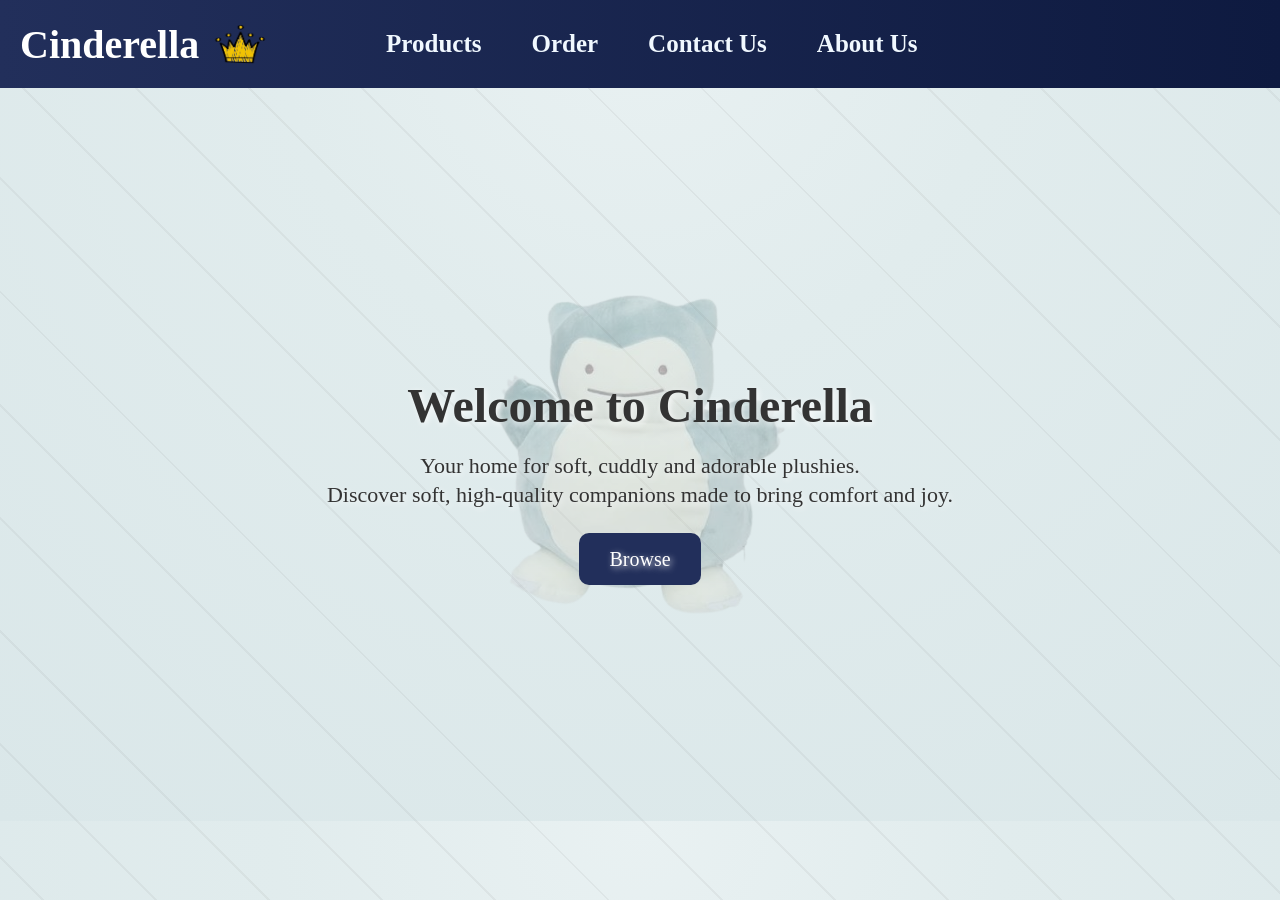
==== index.html @ cb82b3fc "Update index.html" ====
<!--Author: Haysab, 261345P-->
<!DOCTYPE html>
<html lang="en">
<head>
    <meta charset="UTF-8">
    <meta name="viewport" content="width=device-width, initial-scale=1.0">
    <title>Home</title>
    <link rel="icon" type="image/png" href="Images/CLIPARTcrown.png">
</head>


<style>
@keyframes fadeIn {
    from {
        opacity: 0;
    }
    to {
        opacity: 1;
    }
}

@keyframes fadeUp {
    from{
        opacity:0;
        transform:translateY(30px);
    }

    to{
        opacity:1;
        transform:translateY(0);
    }
}

@keyframes drift{
    from{
        transform:translate(0,0);
    }
    to {
        transform:translate(250px, 250px);
    }
}

body{
    font-family: Garamond, serif;
    margin: 0;
    color: #333;
    overflow-x: hidden;
    animation: fadeIn 1s ease-out;
    background: radial-gradient(circle at top, #e9f1f2 0%, #e1eced 35%, #dae7e9 100%);
}

body::before{
    content:"";
    position:fixed;
    inset:-50%;
    z-index: -1;
    background:repeating-linear-gradient(
        45deg,
        rgba(142, 142, 142, 0.1) 0px,
        rgba(142, 142, 142, 0.1) 2px,
        transparent 2px,
        transparent 80px
    );
    animation:drift 25s linear infinite;
}

header{
background:linear-gradient(to right,#222f5b,#0e1a40);
color:white;
text-align:left;
padding:15px 20px;
display:flex;
align-items:center;
gap:50px;
}

header h1{
margin: 0;
font-size: 40px;
flex:0.48;
display:flex;
align-items:center;
gap:12px;
}

.header-crown{
    width:58px;
    height:auto;
}

header h2, header h3, header h4, header h5{
margin:0;
font-size: 25px;
}

.main{
    position:relative;
    isolation:isolate;
    text-align:center;
    padding:250px 20px;
    text-decoration-color:#0e1a40;
    text-shadow: 2px 2px 6px rgba(255,255,255,0.8); 
    z-index: 1;
    animation: fadeUp 1s ease-out;
}

.main::before{
    content:"";
    position:absolute;
    inset:0;
    background:url("Images/snorlax.png") center / min(420px, 75vw) no-repeat;
    opacity:0.28;
    z-index:-1;
    pointer-events:none;
}

.main h1{
    font-size:48px;
    margin-bottom:20px;
    text-decoration-color:#0e1a40;
    text-shadow: 2px 2px 6px rgba(255,255,255,0.8); 
    z-index: 1;
    animation: fadeUp 1s ease-out;
}


.main p{
    font-size:22px;
    margin-top:0;
    margin-bottom:40px;
    animation: fadeUp 1s ease-out;
}

.main p:first-of-type{
    margin-bottom:3px;
}

.button{
    font-family:Garamond ,serif;
    background-color:#222f5b;
    color:white;
    text-decoration:none;
    padding:15px 30px;
    border-radius:10px;
    font-size:20px;
    z-index: 1;
    animation: fadeUp 1s ease-out;
}

.button:hover{
    background-color:#4F81BD;
}

</style>

<header>
    <h1>Cinderella <img class="header-crown" src="Images/CLIPARTcrown.png" alt="Crown"></h1>
    <h2><a href="Products.html" style="color: aliceblue; text-decoration: none;">Products</a></h2>
    <h3><a href="Order.html" style="color: aliceblue; text-decoration: none;">Order</a></h3>
    <h4><a href="ContactUs.html" style="color: aliceblue; text-decoration: none;">Contact Us</a></h4>
    <h5><a href="AboutUs.html" style="color: aliceblue; text-decoration: none;">About Us</a></h5>
</header>

<section class="main">
    <h1>Welcome to Cinderella</h1>
    <p>Your home for soft, cuddly and adorable plushies.</p>
    <p>Discover soft, high-quality companions made to bring comfort and joy.</p>
    <a href="Products.html" class="button">Browse</a>
</section>
</html>
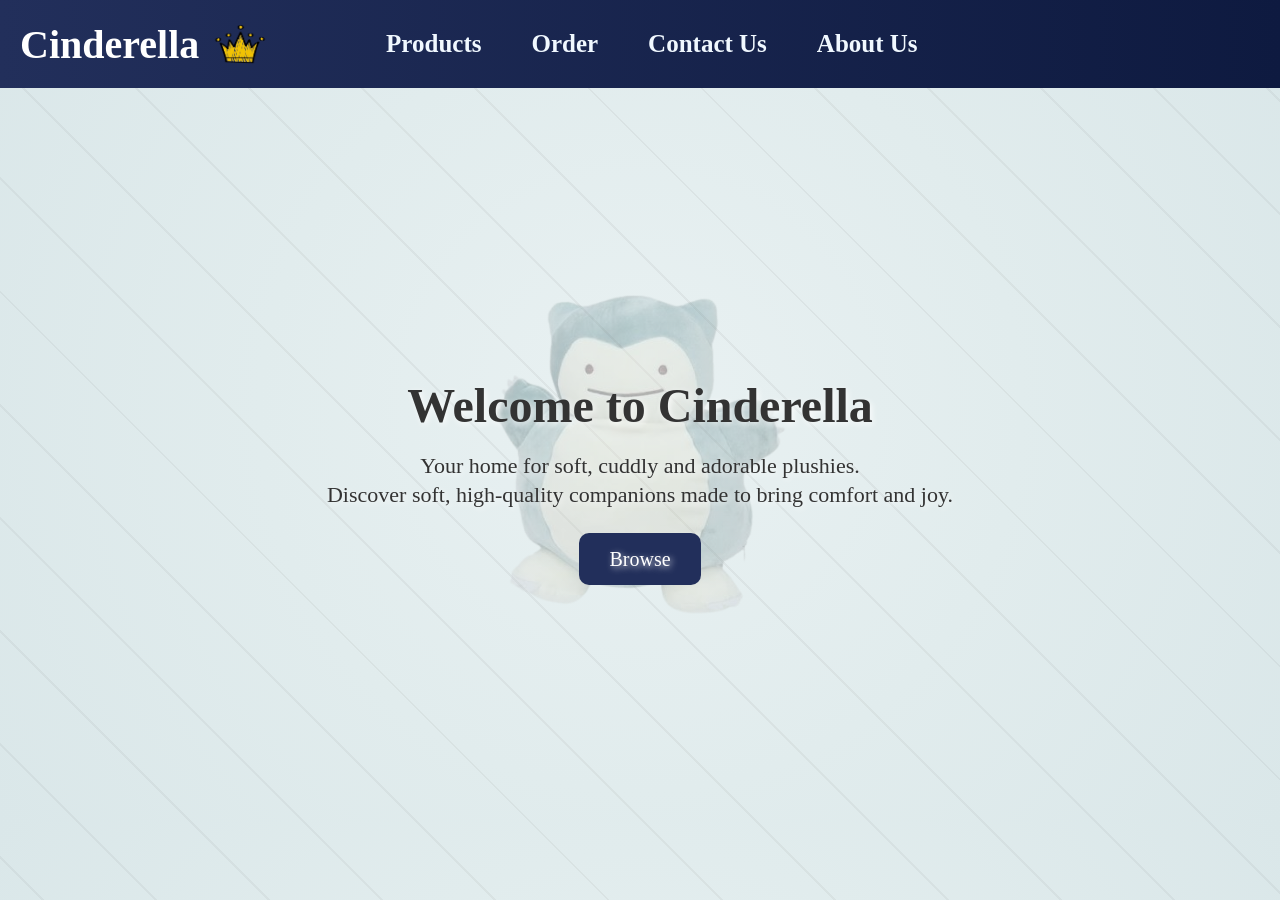
==== commit 45ad37e5: "changed background" ====
--- a/index.html
+++ b/index.html
@@ -46,7 +46,8 @@
     color: #333;
     overflow-x: hidden;
     animation: fadeIn 1s ease-out;
-    background: radial-gradient(circle at top, #e9f1f2 0%, #e1eced 35%, #dae7e9 100%);
+    background: #E9F1F2;
+    background: radial-gradient(circle, rgba(233, 241, 242, 1) 0%, rgba(225, 236, 237, 1) 50%, rgba(218, 231, 233, 1) 100%);
 }
 
 body::before{
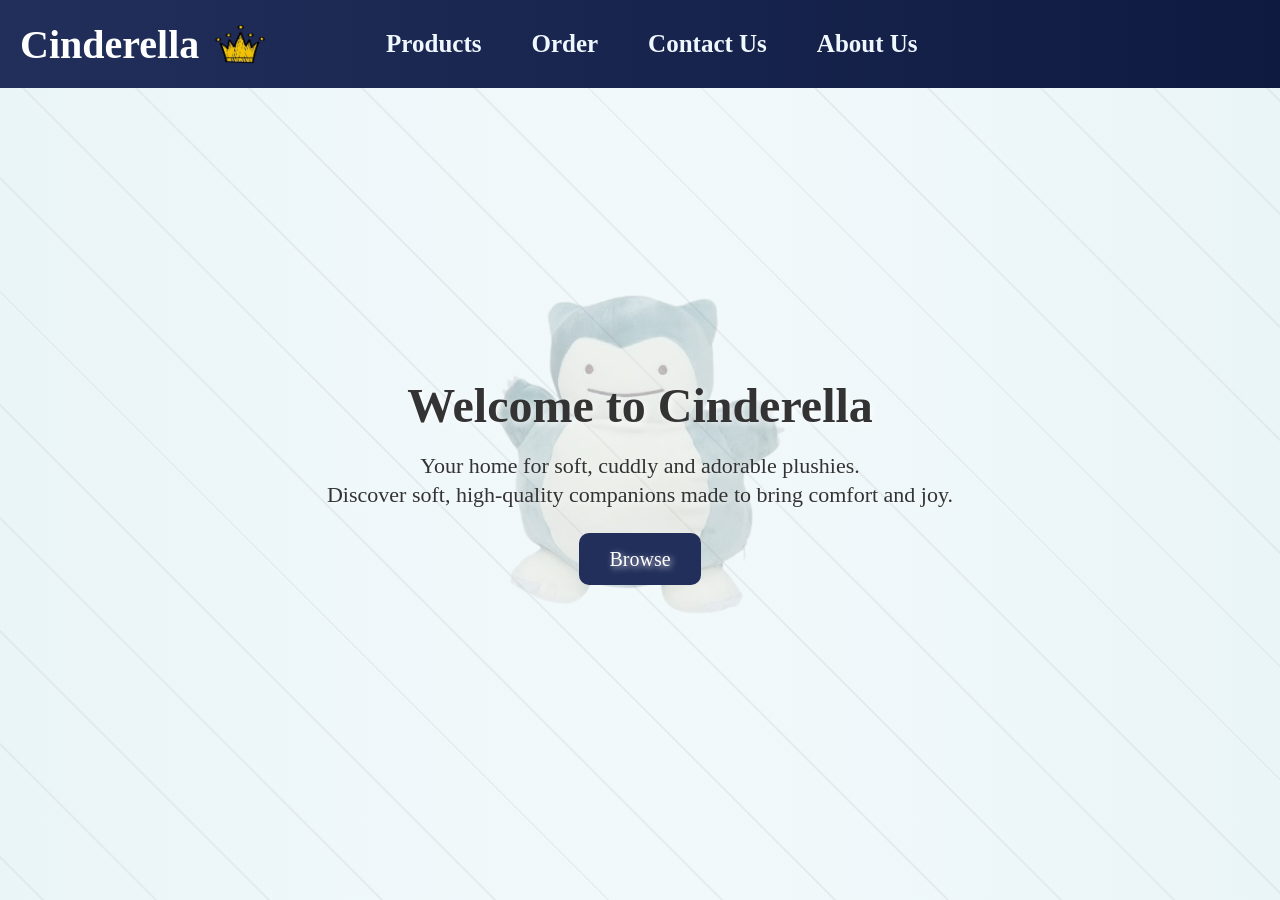
==== commit e049cacb: "Update index.html" ====
--- a/index.html
+++ b/index.html
@@ -46,8 +46,8 @@
     color: #333;
     overflow-x: hidden;
     animation: fadeIn 1s ease-out;
-    background: #E9F1F2;
-    background: radial-gradient(circle, rgba(233, 241, 242, 1) 0%, rgba(225, 236, 237, 1) 50%, rgba(218, 231, 233, 1) 100%);
+    background: 	#EAF5F8;
+    background: linear-gradient(90deg, rgba(234, 245, 248, 1) 0%, rgba(242, 249, 251, 1) 50%, rgba(234, 245, 248, 1) 100%);
 }
 
 body::before{
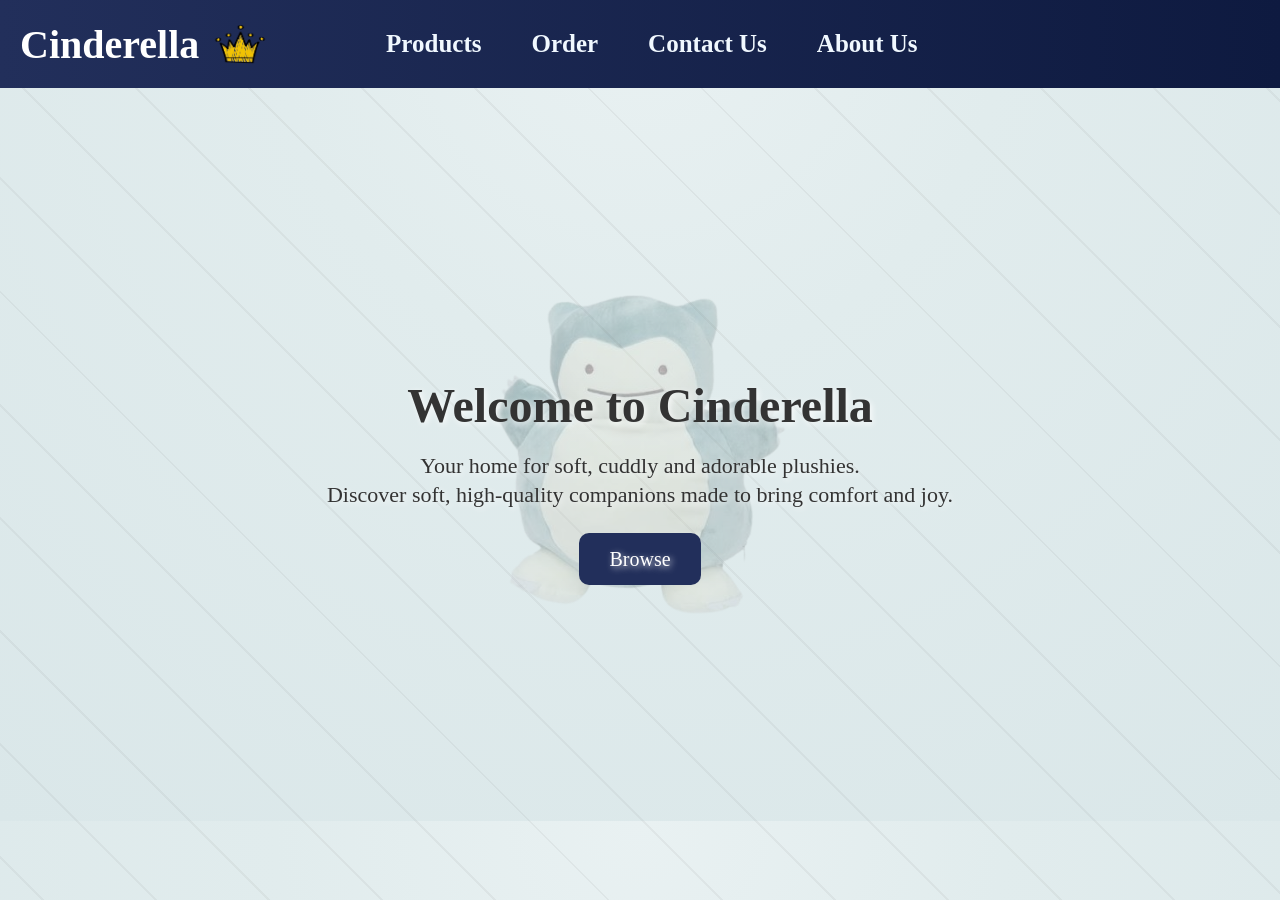
==== commit 6808fdea: "Update index.html" ====
--- a/index.html
+++ b/index.html
@@ -8,7 +8,6 @@
     <link rel="icon" type="image/png" href="Images/CLIPARTcrown.png">
 </head>
 
-
 <style>
 @keyframes fadeIn {
     from {
@@ -38,6 +37,11 @@
     to {
         transform:translate(250px, 250px);
     }
+}
+
+/* Added */
+*{
+    box-sizing:border-box;
 }
 
 body{
@@ -46,8 +50,7 @@
     color: #333;
     overflow-x: hidden;
     animation: fadeIn 1s ease-out;
-    background: 	#EAF5F8;
-    background: linear-gradient(90deg, rgba(234, 245, 248, 1) 0%, rgba(242, 249, 251, 1) 50%, rgba(234, 245, 248, 1) 100%);
+    background: radial-gradient(circle at top, #e9f1f2 0%, #e1eced 35%, #dae7e9 100%);
 }
 
 body::before{
@@ -66,22 +69,22 @@
 }
 
 header{
-background:linear-gradient(to right,#222f5b,#0e1a40);
-color:white;
-text-align:left;
-padding:15px 20px;
-display:flex;
-align-items:center;
-gap:50px;
+    background:linear-gradient(to right,#222f5b,#0e1a40);
+    color:white;
+    text-align:left;
+    padding:15px 20px;
+    display:flex;
+    align-items:center;
+    gap:50px;
 }
 
 header h1{
-margin: 0;
-font-size: 40px;
-flex:0.48;
-display:flex;
-align-items:center;
-gap:12px;
+    margin:0;
+    font-size:40px;
+    flex:0.48;
+    display:flex;
+    align-items:center;
+    gap:12px;
 }
 
 .header-crown{
@@ -89,9 +92,12 @@
     height:auto;
 }
 
-header h2, header h3, header h4, header h5{
-margin:0;
-font-size: 25px;
+header h2,
+header h3,
+header h4,
+header h5{
+    margin:0;
+    font-size:25px;
 }
 
 .main{
@@ -100,16 +106,16 @@
     text-align:center;
     padding:250px 20px;
     text-decoration-color:#0e1a40;
-    text-shadow: 2px 2px 6px rgba(255,255,255,0.8); 
-    z-index: 1;
-    animation: fadeUp 1s ease-out;
+    text-shadow:2px 2px 6px rgba(255,255,255,0.8);
+    z-index:1;
+    animation:fadeUp 1s ease-out;
 }
 
 .main::before{
     content:"";
     position:absolute;
     inset:0;
-    background:url("Images/snorlax.png") center / min(420px, 75vw) no-repeat;
+    background:url("Images/snorlax.png") center / min(420px,75vw) no-repeat;
     opacity:0.28;
     z-index:-1;
     pointer-events:none;
@@ -118,18 +124,15 @@
 .main h1{
     font-size:48px;
     margin-bottom:20px;
-    text-decoration-color:#0e1a40;
-    text-shadow: 2px 2px 6px rgba(255,255,255,0.8); 
-    z-index: 1;
-    animation: fadeUp 1s ease-out;
-}
-
+    text-shadow:2px 2px 6px rgba(255,255,255,0.8);
+    animation:fadeUp 1s ease-out;
+}
 
 .main p{
     font-size:22px;
     margin-top:0;
     margin-bottom:40px;
-    animation: fadeUp 1s ease-out;
+    animation:fadeUp 1s ease-out;
 }
 
 .main p:first-of-type{
@@ -137,29 +140,134 @@
 }
 
 .button{
-    font-family:Garamond ,serif;
+    font-family:Garamond,serif;
     background-color:#222f5b;
     color:white;
     text-decoration:none;
     padding:15px 30px;
     border-radius:10px;
     font-size:20px;
-    z-index: 1;
-    animation: fadeUp 1s ease-out;
+    animation:fadeUp 1s ease-out;
 }
 
 .button:hover{
     background-color:#4F81BD;
 }
 
+/* ================= TABLETS ================= */
+
+@media (max-width:768px){
+
+    header{
+        flex-wrap:wrap;
+        justify-content:center;
+        gap:20px;
+        text-align:center;
+    }
+
+    header h1{
+        flex:100%;
+        justify-content:center;
+        font-size:34px;
+    }
+
+    .header-crown{
+        width:48px;
+    }
+
+    header h2,
+    header h3,
+    header h4,
+    header h5{
+        font-size:20px;
+    }
+
+    .main{
+        padding:120px 20px;
+    }
+
+    .main::before{
+        background-size:min(300px,80vw);
+    }
+
+    .main h1{
+        font-size:36px;
+    }
+
+    .main p{
+        font-size:18px;
+    }
+
+    .button{
+        font-size:18px;
+        padding:14px 28px;
+    }
+}
+
+/* ================= PHONES ================= */
+
+@media (max-width:480px){
+
+    header{
+        flex-direction:column;
+        align-items:center;
+        gap:15px;
+    }
+
+    header h1{
+        flex:unset;
+        font-size:28px;
+    }
+
+    .header-crown{
+        width:40px;
+    }
+
+    header h2,
+    header h3,
+    header h4,
+    header h5{
+        width:100%;
+        text-align:center;
+        font-size:18px;
+    }
+
+    .main{
+        padding:80px 15px;
+    }
+
+    .main::before{
+        background-size:220px;
+        opacity:0.22;
+    }
+
+    .main h1{
+        font-size:28px;
+    }
+
+    .main p{
+        font-size:16px;
+        line-height:1.6;
+    }
+
+    .button{
+        display:inline-block;
+        width:80%;
+        max-width:250px;
+        text-align:center;
+    }
+}
+
 </style>
+
+<body>
 
 <header>
     <h1>Cinderella <img class="header-crown" src="Images/CLIPARTcrown.png" alt="Crown"></h1>
-    <h2><a href="Products.html" style="color: aliceblue; text-decoration: none;">Products</a></h2>
-    <h3><a href="Order.html" style="color: aliceblue; text-decoration: none;">Order</a></h3>
-    <h4><a href="ContactUs.html" style="color: aliceblue; text-decoration: none;">Contact Us</a></h4>
-    <h5><a href="AboutUs.html" style="color: aliceblue; text-decoration: none;">About Us</a></h5>
+    <h2><a href="Products.html" style="color:aliceblue;text-decoration:none;">Products</a></h2>
+    <h3><a href="Order.html" style="color:aliceblue;text-decoration:none;">Order</a></h3>
+    <h4><a href="ContactUs.html" style="color:aliceblue;text-decoration:none;">Contact Us</a></h4>
+    <h5><a href="AboutUs.html" style="color:aliceblue;text-decoration:none;">About Us</a></h5>
 </header>
 
 <section class="main">
@@ -168,4 +276,6 @@
     <p>Discover soft, high-quality companions made to bring comfort and joy.</p>
     <a href="Products.html" class="button">Browse</a>
 </section>
+
+</body>
 </html>
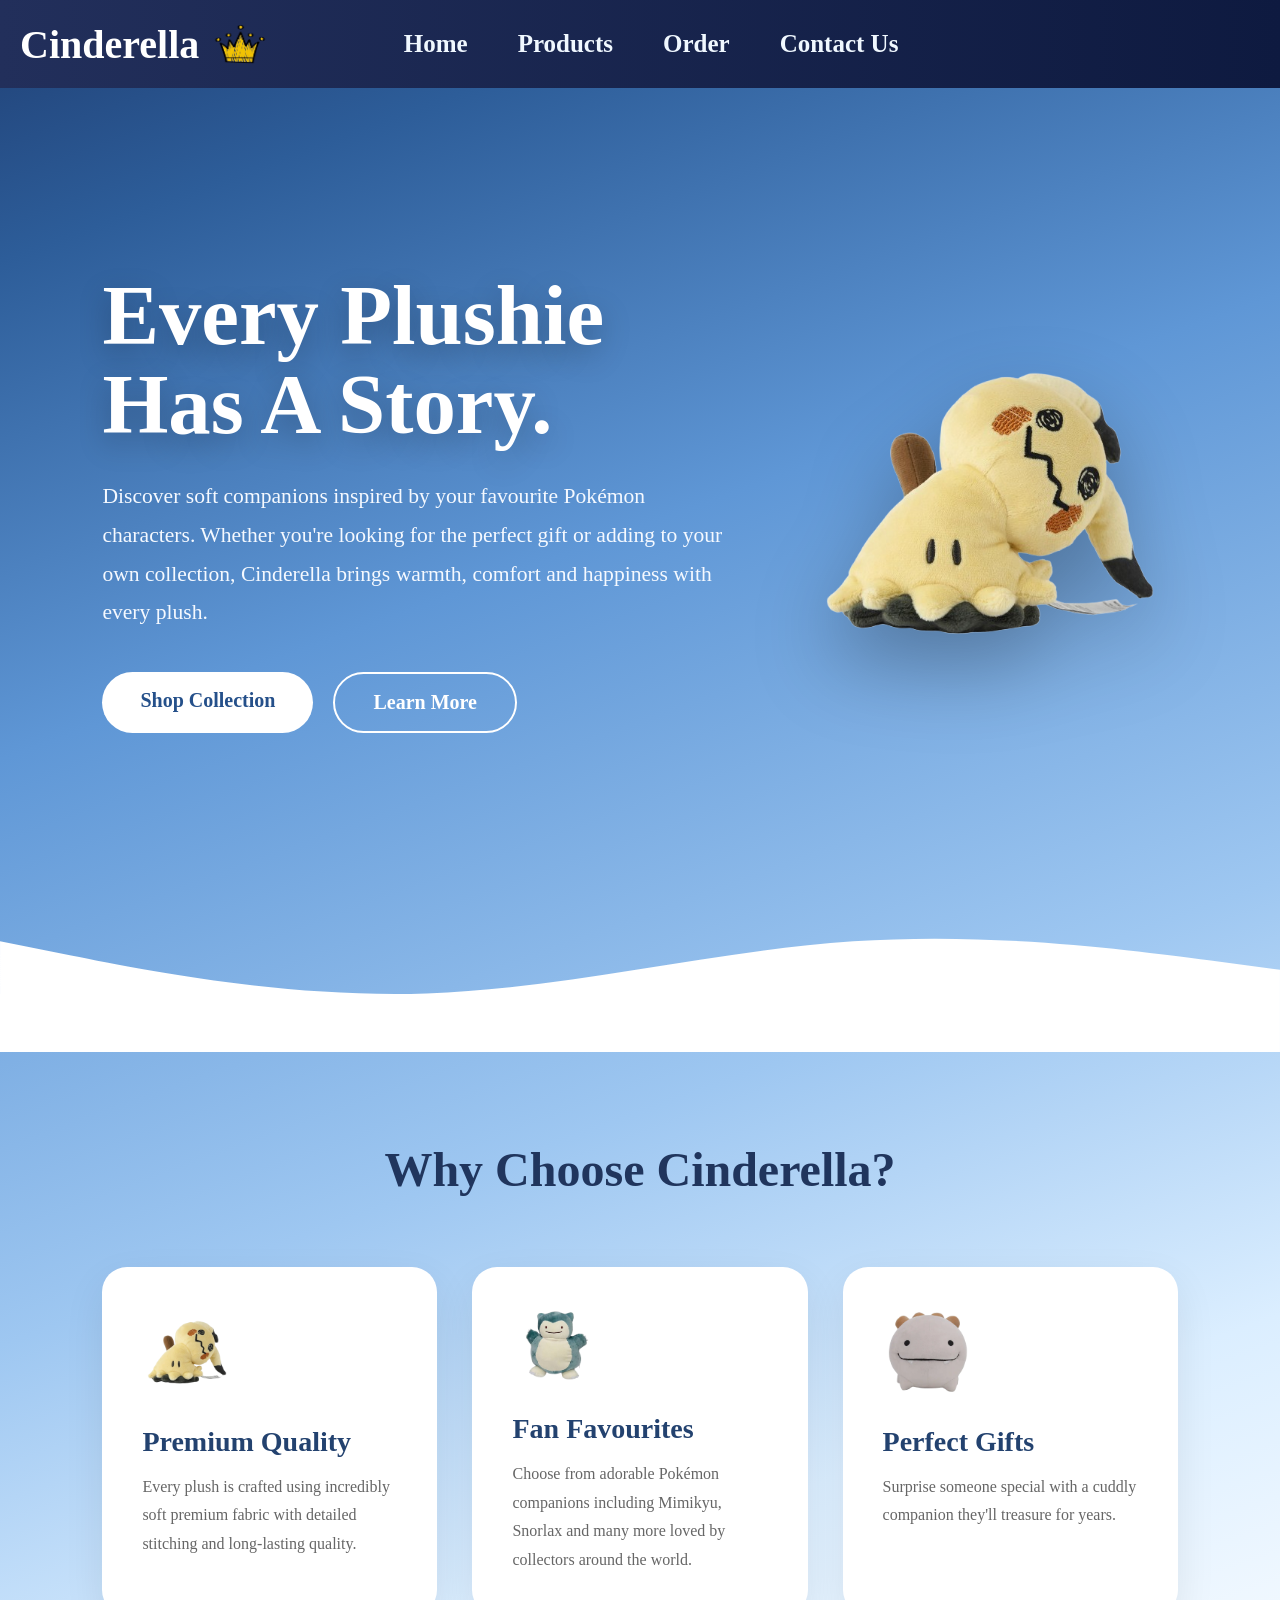
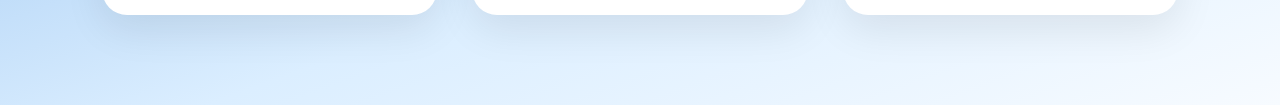
==== commit bdc23538: "FULL REVAMP" ====
--- a/index.html
+++ b/index.html
@@ -4,278 +4,275 @@
 <head>
     <meta charset="UTF-8">
     <meta name="viewport" content="width=device-width, initial-scale=1.0">
-    <title>Home</title>
+    <title>Cinderella | Home</title>
     <link rel="icon" type="image/png" href="Images/CLIPARTcrown.png">
+    <style>
+        * {
+            margin: 0;
+            padding: 0;
+            box-sizing: border-box;
+        }
+
+        html { scroll-behavior: smooth; }
+
+        body {
+            font-family: Garamond, serif;
+            color: #ffffff;
+            overflow-x: hidden;
+            background: linear-gradient(160deg, #1f3f74 0%, #2d5d99 12%, #5f97d6 35%, #9ec7f1 62%, #dbeeff 82%, #f7fbff 100%);
+        }
+
+        /* Matches the About Us header and navigation. */
+        header {
+            background: linear-gradient(to right, #222f5b, #0e1a40);
+            color: #fff;
+            text-align: left;
+            padding: 15px 20px;
+            display: flex;
+            align-items: center;
+            gap: 50px;
+        }
+
+        header h1 {
+            margin: 0;
+            font-size: 40px;
+            flex: .48;
+            display: flex;
+            align-items: center;
+            gap: 12px;
+        }
+
+        .header-crown { width: 58px; }
+
+        header h2,
+        header h3,
+        header h4,
+        header h5 {
+            margin: 0;
+            font-size: 25px;
+        }
+
+        header a {
+            color: aliceblue;
+            text-decoration: none;
+        }
+
+        header a:hover { color: #d9e8ff; }
+
+        .hero {
+            min-height: 92vh;
+            display: flex;
+            justify-content: space-between;
+            align-items: center;
+            padding: 90px 8%;
+            gap: 80px;
+        }
+
+        .hero-text {
+            max-width: 620px;
+            animation: fade-up 1.2s ease;
+        }
+
+        .hero h1 {
+            font-size: 5.3rem;
+            line-height: 1.05;
+            margin-bottom: 28px;
+            text-shadow: 0 10px 30px rgba(0, 0, 0, .25);
+        }
+
+        .hero p {
+            font-size: 1.35rem;
+            line-height: 1.8;
+            color: #f5f9ff;
+            margin-bottom: 40px;
+        }
+
+        .hero-buttons {
+            display: flex;
+            gap: 20px;
+            flex-wrap: wrap;
+        }
+
+        .btn {
+            text-decoration: none;
+            padding: 17px 38px;
+            border-radius: 999px;
+            font-size: 20px;
+            transition: .35s;
+            font-weight: bold;
+        }
+
+        .btn-primary {
+            background: white;
+            color: #25508a;
+        }
+
+        .btn-primary:hover {
+            transform: translateY(-4px);
+            box-shadow: 0 15px 30px rgba(0, 0, 0, .2);
+        }
+
+        .btn-secondary {
+            border: 2px solid white;
+            color: white;
+        }
+
+        .btn-secondary:hover {
+            background: white;
+            color: #25508a;
+        }
+
+        .hero-image {
+            flex: 1;
+            display: flex;
+            justify-content: center;
+            animation: float 5s ease-in-out infinite;
+        }
+
+        .hero-image img {
+            width: 100%;
+            max-width: 520px;
+            filter: drop-shadow(0 35px 40px rgba(0, 0, 0, .28));
+        }
+
+        .wave {
+            position: relative;
+            margin-top: -60px;
+        }
+
+        .wave svg {
+            display: block;
+            width: 100%;
+        }
+
+        section { padding: 90px 8%; }
+
+        .section-title {
+            text-align: center;
+            font-size: 3rem;
+            color: #20355d;
+            margin-bottom: 70px;
+        }
+
+        .cards {
+            display: grid;
+            grid-template-columns: repeat(auto-fit, minmax(280px, 1fr));
+            gap: 35px;
+        }
+
+        .card {
+            background: white;
+            color: #444;
+            border-radius: 25px;
+            padding: 40px;
+            transition: .35s;
+            box-shadow: 0 15px 40px rgba(0, 0, 0, .08);
+        }
+
+        .card:hover {
+            transform: translateY(-10px);
+            box-shadow: 0 25px 55px rgba(0, 0, 0, .14);
+        }
+
+        .card img {
+            width: 90px;
+            margin-bottom: 25px;
+        }
+
+        .card h3 {
+            color: #23426f;
+            margin-bottom: 15px;
+            font-size: 28px;
+        }
+
+        .card p {
+            color: #666;
+            line-height: 1.8;
+        }
+
+        @keyframes fade-up {
+            from { opacity: 0; transform: translateY(40px); }
+            to { opacity: 1; transform: translateY(0); }
+        }
+
+        @keyframes float {
+            0%, 100% { transform: translateY(0); }
+            50% { transform: translateY(-18px); }
+        }
+
+        @media(max-width:900px) {
+            .hero { flex-direction: column; text-align: center; }
+            .hero h1 { font-size: 3.5rem; }
+            .hero-buttons { justify-content: center; }
+            .hero-image img { max-width: 380px; }
+        }
+
+        @media(max-width:768px) {
+            header { flex-wrap: wrap; justify-content: center; gap: 20px; text-align: center; }
+            header h1 { flex: 100%; justify-content: center; font-size: 34px; }
+            .header-crown { width: 48px; }
+            header h2, header h3, header h4, header h5 { font-size: 20px; }
+        }
+
+        @media(max-width:480px) {
+            header { flex-direction: column; align-items: center; gap: 15px; }
+            header h1 { flex: unset; font-size: 28px; }
+            .header-crown { width: 40px; }
+            header h2, header h3, header h4, header h5 { width: 100%; text-align: center; font-size: 18px; }
+            .hero { padding: 70px 8%; gap: 40px; }
+            .hero h1 { font-size: 2.8rem; }
+            .section-title { font-size: 2.3rem; margin-bottom: 40px; }
+        }
+    </style>
 </head>
-
-<style>
-@keyframes fadeIn {
-    from {
-        opacity: 0;
-    }
-    to {
-        opacity: 1;
-    }
-}
-
-@keyframes fadeUp {
-    from{
-        opacity:0;
-        transform:translateY(30px);
-    }
-
-    to{
-        opacity:1;
-        transform:translateY(0);
-    }
-}
-
-@keyframes drift{
-    from{
-        transform:translate(0,0);
-    }
-    to {
-        transform:translate(250px, 250px);
-    }
-}
-
-/* Added */
-*{
-    box-sizing:border-box;
-}
-
-body{
-    font-family: Garamond, serif;
-    margin: 0;
-    color: #333;
-    overflow-x: hidden;
-    animation: fadeIn 1s ease-out;
-    background: radial-gradient(circle at top, #e9f1f2 0%, #e1eced 35%, #dae7e9 100%);
-}
-
-body::before{
-    content:"";
-    position:fixed;
-    inset:-50%;
-    z-index: -1;
-    background:repeating-linear-gradient(
-        45deg,
-        rgba(142, 142, 142, 0.1) 0px,
-        rgba(142, 142, 142, 0.1) 2px,
-        transparent 2px,
-        transparent 80px
-    );
-    animation:drift 25s linear infinite;
-}
-
-header{
-    background:linear-gradient(to right,#222f5b,#0e1a40);
-    color:white;
-    text-align:left;
-    padding:15px 20px;
-    display:flex;
-    align-items:center;
-    gap:50px;
-}
-
-header h1{
-    margin:0;
-    font-size:40px;
-    flex:0.48;
-    display:flex;
-    align-items:center;
-    gap:12px;
-}
-
-.header-crown{
-    width:58px;
-    height:auto;
-}
-
-header h2,
-header h3,
-header h4,
-header h5{
-    margin:0;
-    font-size:25px;
-}
-
-.main{
-    position:relative;
-    isolation:isolate;
-    text-align:center;
-    padding:250px 20px;
-    text-decoration-color:#0e1a40;
-    text-shadow:2px 2px 6px rgba(255,255,255,0.8);
-    z-index:1;
-    animation:fadeUp 1s ease-out;
-}
-
-.main::before{
-    content:"";
-    position:absolute;
-    inset:0;
-    background:url("Images/snorlax.png") center / min(420px,75vw) no-repeat;
-    opacity:0.28;
-    z-index:-1;
-    pointer-events:none;
-}
-
-.main h1{
-    font-size:48px;
-    margin-bottom:20px;
-    text-shadow:2px 2px 6px rgba(255,255,255,0.8);
-    animation:fadeUp 1s ease-out;
-}
-
-.main p{
-    font-size:22px;
-    margin-top:0;
-    margin-bottom:40px;
-    animation:fadeUp 1s ease-out;
-}
-
-.main p:first-of-type{
-    margin-bottom:3px;
-}
-
-.button{
-    font-family:Garamond,serif;
-    background-color:#222f5b;
-    color:white;
-    text-decoration:none;
-    padding:15px 30px;
-    border-radius:10px;
-    font-size:20px;
-    animation:fadeUp 1s ease-out;
-}
-
-.button:hover{
-    background-color:#4F81BD;
-}
-
-/* ================= TABLETS ================= */
-
-@media (max-width:768px){
-
-    header{
-        flex-wrap:wrap;
-        justify-content:center;
-        gap:20px;
-        text-align:center;
-    }
-
-    header h1{
-        flex:100%;
-        justify-content:center;
-        font-size:34px;
-    }
-
-    .header-crown{
-        width:48px;
-    }
-
-    header h2,
-    header h3,
-    header h4,
-    header h5{
-        font-size:20px;
-    }
-
-    .main{
-        padding:120px 20px;
-    }
-
-    .main::before{
-        background-size:min(300px,80vw);
-    }
-
-    .main h1{
-        font-size:36px;
-    }
-
-    .main p{
-        font-size:18px;
-    }
-
-    .button{
-        font-size:18px;
-        padding:14px 28px;
-    }
-}
-
-/* ================= PHONES ================= */
-
-@media (max-width:480px){
-
-    header{
-        flex-direction:column;
-        align-items:center;
-        gap:15px;
-    }
-
-    header h1{
-        flex:unset;
-        font-size:28px;
-    }
-
-    .header-crown{
-        width:40px;
-    }
-
-    header h2,
-    header h3,
-    header h4,
-    header h5{
-        width:100%;
-        text-align:center;
-        font-size:18px;
-    }
-
-    .main{
-        padding:80px 15px;
-    }
-
-    .main::before{
-        background-size:220px;
-        opacity:0.22;
-    }
-
-    .main h1{
-        font-size:28px;
-    }
-
-    .main p{
-        font-size:16px;
-        line-height:1.6;
-    }
-
-    .button{
-        display:inline-block;
-        width:80%;
-        max-width:250px;
-        text-align:center;
-    }
-}
-
-</style>
-
 <body>
-
-<header>
-    <h1>Cinderella <img class="header-crown" src="Images/CLIPARTcrown.png" alt="Crown"></h1>
-    <h2><a href="Products.html" style="color:aliceblue;text-decoration:none;">Products</a></h2>
-    <h3><a href="Order.html" style="color:aliceblue;text-decoration:none;">Order</a></h3>
-    <h4><a href="ContactUs.html" style="color:aliceblue;text-decoration:none;">Contact Us</a></h4>
-    <h5><a href="AboutUs.html" style="color:aliceblue;text-decoration:none;">About Us</a></h5>
-</header>
-
-<section class="main">
-    <h1>Welcome to Cinderella</h1>
-    <p>Your home for soft, cuddly and adorable plushies.</p>
-    <p>Discover soft, high-quality companions made to bring comfort and joy.</p>
-    <a href="Products.html" class="button">Browse</a>
-</section>
-
+    <header>
+        <h1>Cinderella <img class="header-crown" src="Images/CLIPARTcrown.png" alt="Crown"></h1>
+        <h2><a href="index.html">Home</a></h2>
+        <h3><a href="Products.html">Products</a></h3>
+        <h4><a href="Order.html">Order</a></h4>
+        <h5><a href="ContactUs.html">Contact Us</a></h5>
+    </header>
+
+    <section class="hero">
+        <div class="hero-text">
+            <h1>Every Plushie<br>Has A Story.</h1>
+            <p>Discover soft companions inspired by your favourite Pokémon characters. Whether you're looking for the perfect gift or adding to your own collection, Cinderella brings warmth, comfort and happiness with every plush.</p>
+            <div class="hero-buttons">
+                <a href="Products.html" class="btn btn-primary">Shop Collection</a>
+                <a href="AboutUs.html" class="btn btn-secondary">Learn More</a>
+            </div>
+        </div>
+        <div class="hero-image">
+            <img src="Images/mimikyu.png" alt="Mimikyu Plush">
+        </div>
+    </section>
+
+    <div class="wave">
+        <svg viewBox="0 0 1440 220" xmlns="http://www.w3.org/2000/svg" aria-hidden="true">
+            <path fill="#ffffff" d="M0,96 L80,112 C160,128,320,160,480,154.7 C640,149,800,107,960,96 C1120,85,1280,107,1360,117.3 L1440,128 L1440,320 L0,320Z"></path>
+        </svg>
+    </div>
+
+    <section>
+        <h2 class="section-title">Why Choose Cinderella?</h2>
+        <div class="cards">
+            <div class="card">
+                <img src="Images/mimikyu.png" alt="Premium Plush">
+                <h3>Premium Quality</h3>
+                <p>Every plush is crafted using incredibly soft premium fabric with detailed stitching and long-lasting quality.</p>
+            </div>
+            <div class="card">
+                <img src="Images/snorlax.png" alt="Pokémon Plush">
+                <h3>Fan Favourites</h3>
+                <p>Choose from adorable Pokémon companions including Mimikyu, Snorlax and many more loved by collectors around the world.</p>
+            </div>
+            <div class="card">
+                <img src="Images/sharko.png" alt="Sharko">
+                <h3>Perfect Gifts</h3>
+                <p>Surprise someone special with a cuddly companion they'll treasure for years.</p>
+            </div>
+        </div>
+    </section>
 </body>
 </html>
